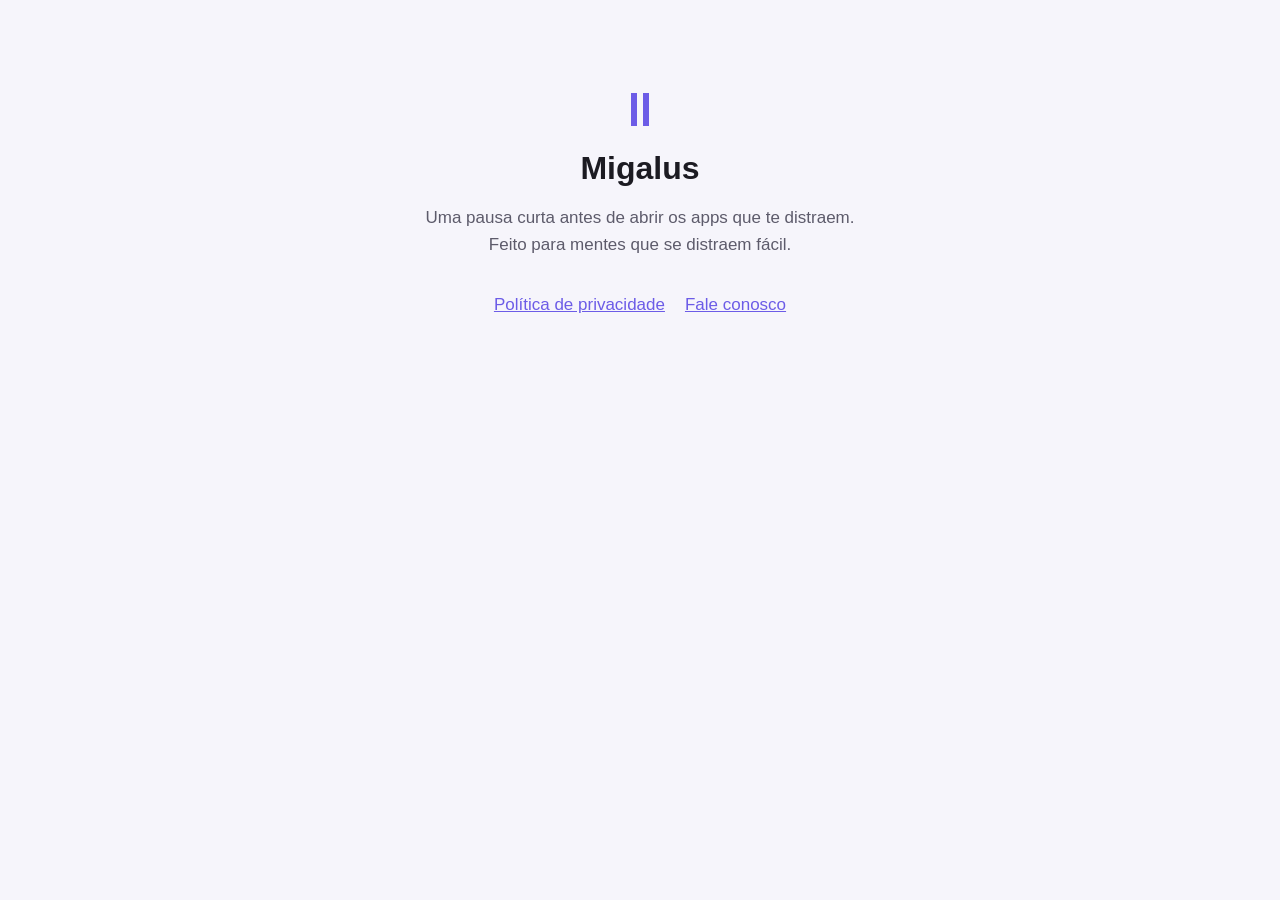
==== index.html @ d75606f3 "Add files via upload" ====
<!doctype html>
<html lang="pt-BR">
<head>
  <meta charset="utf-8">
  <meta name="viewport" content="width=device-width, initial-scale=1">
  <title>Migalus</title>
  <meta name="description" content="Migalus: uma pausa curta antes de abrir os apps que te distraem.">
  <link rel="stylesheet" href="/style.css">
</head>
<body>
  <main class="hero">
    <div class="logo">⏸</div>
    <h1>Migalus</h1>
    <p class="muted">Uma pausa curta antes de abrir os apps que te distraem.<br>Feito para mentes que se distraem fácil.</p>
    <div class="links">
      <a href="/privacidade/">Política de privacidade</a>
      <a href="mailto:migalus.app@outlook.com">Fale conosco</a>
    </div>
  </main>
</body>
</html>
---- style.css ----
:root {
  --bg: #f6f5fb;
  --card: #ffffff;
  --text: #1c1b22;
  --muted: #5d5b6b;
  --accent: #6c5ce7;
  --line: #e4e2ee;
}
@media (prefers-color-scheme: dark) {
  :root {
    --bg: #111016;
    --card: #1b1a22;
    --text: #f1f0f6;
    --muted: #a6a3b5;
    --accent: #a29bfe;
    --line: #2c2a36;
  }
}
* { box-sizing: border-box; }
body {
  margin: 0;
  background: var(--bg);
  color: var(--text);
  font: 17px/1.6 -apple-system, BlinkMacSystemFont, "Segoe UI", Roboto, Helvetica, Arial, sans-serif;
}
main { max-width: 720px; margin: 0 auto; padding: 48px 16px 64px; }
h1 { font-size: 2rem; line-height: 1.2; margin: 0 0 8px; }
h2 { font-size: 1.2rem; margin: 36px 0 8px; }
p, li { color: var(--text); }
ul { padding-left: 22px; }
a { color: var(--accent); }
.muted { color: var(--muted); }
.card {
  background: var(--card);
  border: 1px solid var(--line);
  border-radius: 16px;
  padding: 16px 20px;
  margin: 24px 0;
}
.hero { text-align: center; padding-top: 72px; }
.hero .logo { font-size: 3rem; color: var(--accent); }
.links { display: flex; gap: 20px; justify-content: center; flex-wrap: wrap; margin-top: 32px; }
footer { margin-top: 48px; font-size: .9rem; color: var(--muted); }
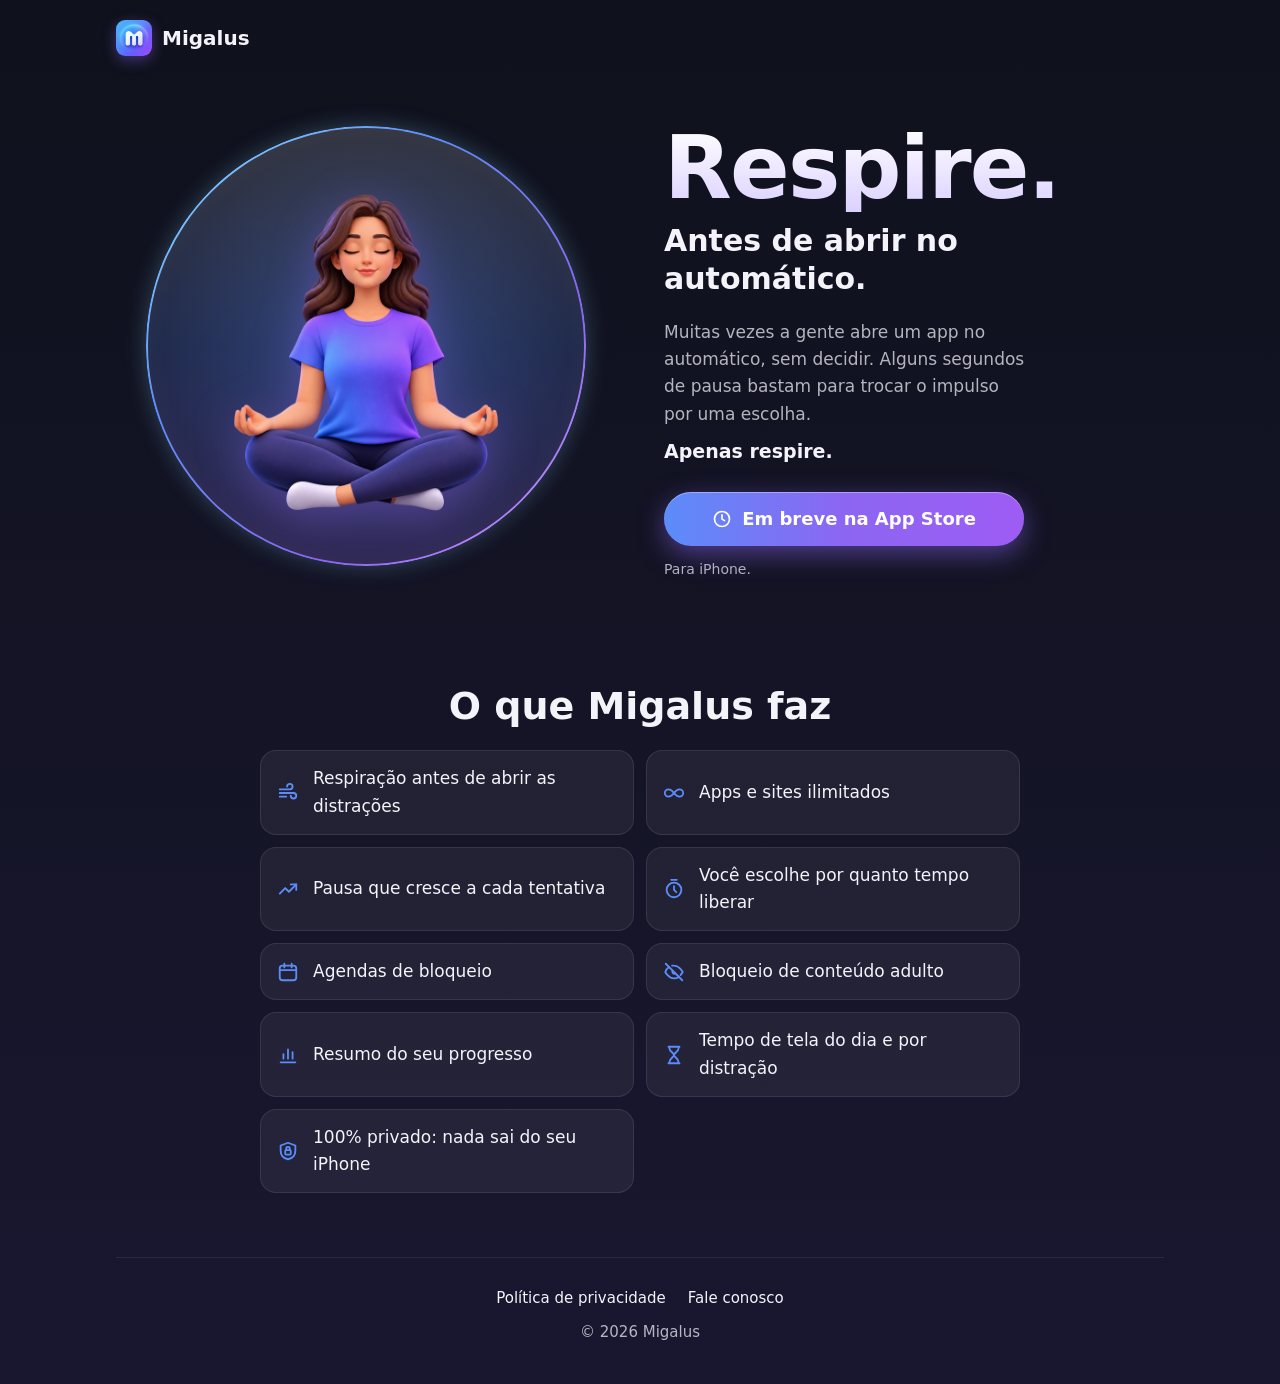
==== commit 9631b950: "Add files via upload" ====
--- a/index.html
+++ b/index.html
@@ -2,20 +2,75 @@
 <html lang="pt-BR">
 <head>
   <meta charset="utf-8">
-  <meta name="viewport" content="width=device-width, initial-scale=1">
-  <title>Migalus</title>
-  <meta name="description" content="Migalus: uma pausa curta antes de abrir os apps que te distraem.">
-  <link rel="stylesheet" href="/style.css">
+  <meta name="viewport" content="width=device-width, initial-scale=1, viewport-fit=cover">
+  <title>Migalus · Respire antes de abrir no automático</title>
+  <meta name="description" content="Migalus mostra uma pausa curta, com respiração, antes de você abrir os apps que roubam o seu tempo. Para iPhone.">
+  <meta name="theme-color" content="#0f111c">
+  <link rel="icon" type="image/png" href="favicon.png">
+  <link rel="apple-touch-icon" href="apple-touch-icon.png">
+  <meta property="og:type" content="website">
+  <meta property="og:title" content="Migalus · Respire antes de abrir no automático">
+  <meta property="og:description" content="Uma pausa curta, com respiração, antes de abrir os apps que roubam o seu tempo.">
+  <meta property="og:image" content="https://migalus.com/assets/icon.png">
+  <meta property="og:url" content="https://migalus.com/">
+  <link rel="stylesheet" href="home.css">
 </head>
 <body>
-  <main class="hero">
-    <div class="logo">⏸</div>
-    <h1>Migalus</h1>
-    <p class="muted">Uma pausa curta antes de abrir os apps que te distraem.<br>Feito para mentes que se distraem fácil.</p>
-    <div class="links">
-      <a href="/privacidade/">Política de privacidade</a>
-      <a href="mailto:migalus.app@outlook.com">Fale conosco</a>
-    </div>
-  </main>
+  <div class="aurora" aria-hidden="true"><span class="a1"></span><span class="a2"></span><span class="a3"></span></div>
+
+  <div class="wrap">
+    <header>
+      <a class="brand" href="/"><img src="assets/icon-128.png" alt="" width="36" height="36">Migalus</a>
+    </header>
+
+    <main>
+      <section class="hero">
+        <div class="bubble" aria-hidden="true">
+          <div class="ring"></div>
+          <img src="assets/meditation.png" alt="" width="720" height="720">
+        </div>
+
+        <div class="copy">
+          <h1>Respire.</h1>
+          <p class="tagline">Antes de abrir no automático.</p>
+          <p class="how">
+            Muitas vezes a gente abre um app no automático, sem decidir.
+            Alguns segundos de pausa bastam para trocar o impulso por uma escolha.
+            <strong>Apenas respire.</strong>
+          </p>
+
+          <!-- No lançamento: trocar por <a href="LINK DA APP STORE"> com o selo oficial da Apple. -->
+          <span class="cta" role="link" aria-disabled="true">
+            <svg viewBox="0 0 24 24" fill="none" stroke="currentColor" stroke-width="2" stroke-linecap="round" stroke-linejoin="round" aria-hidden="true"><circle cx="12" cy="12" r="9"/><path d="M12 7v5l3 2"/></svg>
+            Em breve na App Store
+          </span>
+          <p class="cta-note">Para iPhone.</p>
+        </div>
+      </section>
+
+      <section class="features" aria-labelledby="features-title">
+        <h2 id="features-title">O que Migalus faz</h2>
+        <ul>
+          <li><svg viewBox="0 0 24 24" fill="none" stroke="currentColor" stroke-width="2" stroke-linecap="round" stroke-linejoin="round" aria-hidden="true"><path d="M3 8h11a3 3 0 1 0-3-3"/><path d="M3 12h15a3 3 0 1 1-3 3"/><path d="M3 16h7"/></svg>Respiração antes de abrir as distrações</li>
+          <li><svg viewBox="0 0 24 24" fill="none" stroke="currentColor" stroke-width="2" stroke-linecap="round" stroke-linejoin="round" aria-hidden="true"><path d="M12 12c-2-2.7-4-4-6-4a4 4 0 0 0 0 8c2 0 4-1.3 6-4zm0 0c2 2.7 4 4 6 4a4 4 0 0 0 0-8c-2 0-4 1.3-6 4z"/></svg>Apps e sites ilimitados</li>
+          <li><svg viewBox="0 0 24 24" fill="none" stroke="currentColor" stroke-width="2" stroke-linecap="round" stroke-linejoin="round" aria-hidden="true"><polyline points="3 17 9 11 13 15 21 7"/><polyline points="15 7 21 7 21 13"/></svg>Pausa que cresce a cada tentativa</li>
+          <li><svg viewBox="0 0 24 24" fill="none" stroke="currentColor" stroke-width="2" stroke-linecap="round" stroke-linejoin="round" aria-hidden="true"><circle cx="12" cy="13" r="8"/><path d="M12 9v4l2.5 2.5"/><path d="M9 2h6"/></svg>Você escolhe por quanto tempo liberar</li>
+          <li><svg viewBox="0 0 24 24" fill="none" stroke="currentColor" stroke-width="2" stroke-linecap="round" stroke-linejoin="round" aria-hidden="true"><rect x="3" y="5" width="18" height="16" rx="3"/><path d="M3 10h18M8 3v4M16 3v4"/></svg>Agendas de bloqueio</li>
+          <li><svg viewBox="0 0 24 24" fill="none" stroke="currentColor" stroke-width="2" stroke-linecap="round" stroke-linejoin="round" aria-hidden="true"><path d="M3 3l18 18"/><path d="M10.6 10.6a2 2 0 0 0 2.8 2.8"/><path d="M9.9 5.1A9.8 9.8 0 0 1 12 5c6 0 9.5 7 9.5 7a17 17 0 0 1-2.4 3.3M6.6 6.6C3.9 8.4 2.5 12 2.5 12S6 19 12 19a9.6 9.6 0 0 0 5.4-1.6"/></svg>Bloqueio de conteúdo adulto</li>
+          <li><svg viewBox="0 0 24 24" fill="none" stroke="currentColor" stroke-width="2" stroke-linecap="round" stroke-linejoin="round" aria-hidden="true"><path d="M4 20h16M7 16v-5M12 16V6M17 16V9"/></svg>Resumo do seu progresso</li>
+          <li><svg viewBox="0 0 24 24" fill="none" stroke="currentColor" stroke-width="2" stroke-linecap="round" stroke-linejoin="round" aria-hidden="true"><path d="M6 3h12M6 21h12M7 3v1.5c0 3.5 5 5.5 5 7.5s-5 4-5 7.5V21M17 3v1.5c0 3.5-5 5.5-5 7.5s5 4 5 7.5V21"/></svg>Tempo de tela do dia e por distração</li>
+          <li><svg viewBox="0 0 24 24" fill="none" stroke="currentColor" stroke-width="2" stroke-linecap="round" stroke-linejoin="round" aria-hidden="true"><path d="M12 3l8 3v6c0 5-3.5 8-8 9-4.5-1-8-4-8-9V6z"/><rect x="9" y="11" width="6" height="5" rx="1"/><path d="M10 11V9.5a2 2 0 0 1 4 0V11"/></svg>100% privado: nada sai do seu iPhone</li>
+        </ul>
+      </section>
+    </main>
+
+    <footer>
+      <nav>
+        <a href="/privacidade/">Política de privacidade</a>
+        <a href="mailto:migalus.app@outlook.com">Fale conosco</a>
+      </nav>
+      <div>© 2026 Migalus</div>
+    </footer>
+  </div>
 </body>
 </html>
--- a/home.css
+++ b/home.css
@@ -0,0 +1,278 @@
+/* Página inicial do Migalus: mesmo visual da abertura do app (fundo escuro com luzes,
+   círculo de vidro, letras arredondadas, botão em degradê). Pensada primeiro para celular. */
+
+:root {
+  --bg: #0f111c;
+  --bg2: #191730;
+  --blue: #5c8cfa;
+  --purple: #8c66f2;
+  --violet: #9e5cf5;
+  --glow: #8ce0ff;
+  --lilac: #d19eff;
+  --calm: #4dc7ad;
+  --text: #f4f3fa;
+  --muted: rgba(244, 243, 250, 0.72);
+  --round: ui-rounded, "SF Pro Rounded", system-ui, -apple-system, "Segoe UI", Roboto, "Helvetica Neue", Arial, sans-serif;
+  --sans: system-ui, -apple-system, "Segoe UI", Roboto, "Helvetica Neue", Arial, sans-serif;
+}
+
+* { box-sizing: border-box; }
+
+html { background: var(--bg); }
+
+body {
+  margin: 0;
+  min-height: 100vh;
+  color: var(--text);
+  font: 17px/1.6 var(--sans);
+  background: linear-gradient(180deg, var(--bg) 0%, var(--bg2) 100%);
+  overflow-x: hidden;
+  -webkit-font-smoothing: antialiased;
+}
+
+/* Manchas de luz que se movem devagar atrás de tudo. */
+.aurora {
+  position: fixed;
+  inset: 0;
+  z-index: -1;
+  pointer-events: none;
+  overflow: hidden;
+}
+.aurora span {
+  position: absolute;
+  border-radius: 50%;
+  filter: blur(10px);
+  animation: drift 28s ease-in-out infinite alternate;
+}
+.aurora .a1 { width: 110vmax; height: 110vmax; left: -55vmax; top: -60vmax;
+  background: radial-gradient(closest-side, rgba(92, 140, 250, 0.38), transparent); }
+.aurora .a2 { width: 120vmax; height: 120vmax; right: -60vmax; bottom: -65vmax;
+  background: radial-gradient(closest-side, rgba(140, 102, 242, 0.36), transparent); animation-delay: -9s; }
+.aurora .a3 { width: 70vmax; height: 70vmax; left: -10vmax; bottom: -40vmax;
+  background: radial-gradient(closest-side, rgba(77, 199, 173, 0.12), transparent); animation-delay: -18s; }
+
+@keyframes drift {
+  from { transform: translate(0, 0); }
+  to   { transform: translate(12vmin, 9vmin); }
+}
+
+a { color: inherit; }
+
+.wrap {
+  width: 100%;
+  max-width: 1080px;
+  margin: 0 auto;
+  padding: 0 16px;
+}
+
+/* Topo */
+.brand {
+  display: flex;
+  align-items: center;
+  gap: 10px;
+  padding: 20px 0 8px;
+  font: 700 20px/1 var(--round);
+  text-decoration: none;
+}
+.brand img {
+  width: 36px;
+  height: 36px;
+  border-radius: 9px;
+  box-shadow: 0 4px 14px rgba(140, 102, 242, 0.4);
+}
+
+/* Primeira dobra: ilustração e texto (um embaixo do outro no celular). */
+.hero {
+  display: grid;
+  gap: 8px;
+  padding: 12px 0 56px;
+  text-align: center;
+}
+
+.bubble {
+  position: relative;
+  width: min(84vw, 380px);
+  aspect-ratio: 1;
+  margin: 8px auto 0;
+  display: grid;
+  place-items: center;
+}
+/* Brilho em volta */
+.bubble::before {
+  content: "";
+  position: absolute;
+  inset: -18%;
+  border-radius: 50%;
+  background: radial-gradient(closest-side, rgba(92, 140, 250, 0.32), transparent 75%);
+  animation: glow 8s ease-in-out infinite;
+}
+/* O círculo de vidro com a borda brilhante (o anel do ícone). */
+.ring {
+  position: absolute;
+  inset: 0;
+  border-radius: 50%;
+  background: linear-gradient(180deg, rgba(255, 255, 255, 0.14), rgba(92, 140, 250, 0.18) 50%, rgba(140, 102, 242, 0.22));
+  box-shadow: 0 0 22px rgba(140, 224, 255, 0.25), inset 0 0 30px rgba(255, 255, 255, 0.05);
+  animation: breathe 8s ease-in-out infinite;
+}
+.ring::after {
+  content: "";
+  position: absolute;
+  inset: 0;
+  border-radius: 50%;
+  padding: 2px;
+  background: linear-gradient(135deg, var(--glow), var(--blue) 35%, var(--purple) 70%, var(--lilac));
+  -webkit-mask: linear-gradient(#000 0 0) content-box, linear-gradient(#000 0 0);
+  -webkit-mask-composite: xor;
+  mask: linear-gradient(#000 0 0) content-box exclude, linear-gradient(#000 0 0);
+}
+.bubble img {
+  position: relative;
+  width: 75%;
+  height: auto;
+  margin-top: 4%;
+  filter: drop-shadow(0 10px 22px rgba(140, 102, 242, 0.35));
+  animation: inhale 8s ease-in-out infinite;
+  transform-origin: 50% 100%;
+}
+
+@keyframes breathe { 0%, 100% { transform: scale(0.94); } 50% { transform: scale(1); } }
+@keyframes inhale  { 0%, 100% { transform: scale(1); } 50% { transform: scale(1.025); } }
+@keyframes glow    { 0%, 100% { opacity: 0.7; } 50% { opacity: 1; } }
+
+.copy { padding-top: 12px; }
+
+h1 {
+  margin: 0;
+  font: 800 clamp(52px, 15vw, 88px)/1 var(--round);
+  letter-spacing: -0.02em;
+  background: linear-gradient(180deg, #fff, #dcd1ff);
+  -webkit-background-clip: text;
+  background-clip: text;
+  color: transparent;
+}
+.tagline {
+  margin: 10px 0 0;
+  font: 600 clamp(22px, 6vw, 30px)/1.25 var(--round);
+  color: var(--text);
+}
+.how {
+  margin: 22px auto 0;
+  max-width: 34ch;
+  color: var(--muted);
+}
+.how strong {
+  display: block;
+  margin-top: 10px;
+  color: var(--text);
+  font: 700 19px/1.4 var(--round);
+}
+
+/* Botão principal: degradê do ícone, brilho e um reflexo que passa. */
+.cta {
+  position: relative;
+  display: inline-flex;
+  align-items: center;
+  justify-content: center;
+  gap: 10px;
+  width: 100%;
+  max-width: 360px;
+  margin-top: 28px;
+  padding: 17px 28px;
+  border-radius: 999px;
+  overflow: hidden;
+  font: 700 18px/1 var(--round);
+  color: #fff;
+  text-decoration: none;
+  background: linear-gradient(90deg, var(--blue), var(--purple), var(--violet));
+  box-shadow: 0 8px 26px rgba(140, 102, 242, 0.5), inset 0 1px 0 rgba(255, 255, 255, 0.35);
+}
+.cta::after {
+  content: "";
+  position: absolute;
+  top: -20%;
+  bottom: -20%;
+  width: 35%;
+  left: -45%;
+  background: linear-gradient(90deg, transparent, rgba(255, 255, 255, 0.35), transparent);
+  transform: skewX(-20deg);
+  animation: shine 3.5s ease-in-out infinite;
+}
+.cta[aria-disabled="true"] { cursor: default; }
+.cta svg { width: 20px; height: 20px; flex: none; }
+.cta-note {
+  margin: 12px 0 0;
+  font-size: 14px;
+  color: var(--muted);
+}
+@keyframes shine { 0% { left: -45%; } 26%, 100% { left: 120%; } }
+
+/* O que o Migalus faz */
+.features {
+  padding: 8px 0 64px;
+}
+.features h2 {
+  margin: 0 0 22px;
+  text-align: center;
+  font: 800 clamp(28px, 7vw, 38px)/1.15 var(--round);
+}
+.features ul {
+  list-style: none;
+  margin: 0 auto;
+  padding: 0;
+  max-width: 760px;
+  display: grid;
+  gap: 12px;
+}
+.features li {
+  display: flex;
+  align-items: center;
+  gap: 14px;
+  padding: 14px 16px;
+  border-radius: 16px;
+  background: rgba(255, 255, 255, 0.06);
+  border: 1px solid rgba(255, 255, 255, 0.09);
+  font-weight: 500;
+}
+.features li svg {
+  flex: none;
+  width: 22px;
+  height: 22px;
+  color: var(--blue);
+}
+
+footer {
+  padding: 28px 0 40px;
+  border-top: 1px solid rgba(255, 255, 255, 0.08);
+  text-align: center;
+  font-size: 15px;
+  color: var(--muted);
+}
+footer nav {
+  display: flex;
+  flex-wrap: wrap;
+  justify-content: center;
+  gap: 8px 22px;
+  margin-bottom: 10px;
+}
+footer a { text-decoration: none; color: var(--text); }
+footer a:hover { text-decoration: underline; }
+
+/* Computador: ilustração à esquerda, texto à direita. */
+@media (min-width: 900px) {
+  .hero {
+    grid-template-columns: 1fr 1fr;
+    align-items: center;
+    gap: 48px;
+    padding: 48px 0 96px;
+    text-align: left;
+  }
+  .bubble { width: min(42vw, 440px); margin: 0 auto; }
+  .how { margin-left: 0; }
+  .features ul { grid-template-columns: 1fr 1fr; }
+}
+
+@media (prefers-reduced-motion: reduce) {
+  .aurora span, .bubble::before, .ring, .bubble img, .cta::after { animation: none; }
+  .cta::after { display: none; }
+}
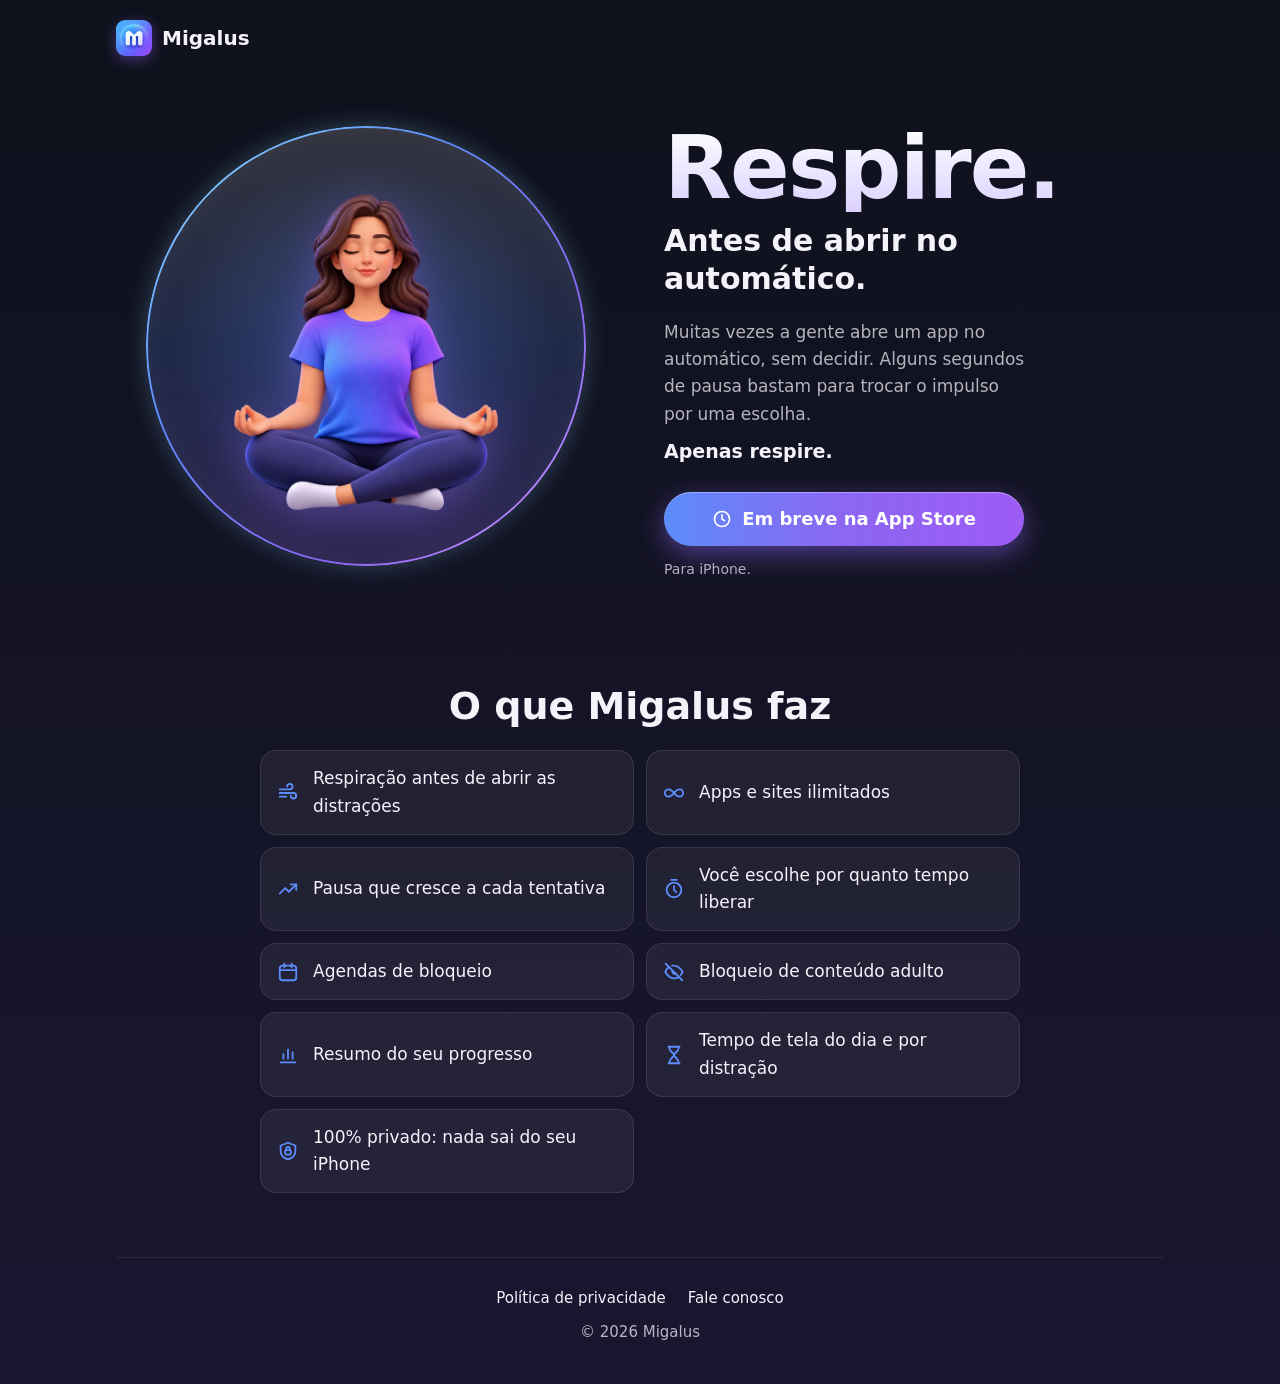
==== commit 20e9aec0: "Add files via upload" ====
--- a/index.html
+++ b/index.html
@@ -13,7 +13,8 @@
   <meta property="og:description" content="Uma pausa curta, com respiração, antes de abrir os apps que roubam o seu tempo.">
   <meta property="og:image" content="https://migalus.com/assets/icon.png">
   <meta property="og:url" content="https://migalus.com/">
-  <link rel="stylesheet" href="home.css">
+  <!-- Ao mudar o home.css, aumente o número: o iPhone baixa a versão nova na hora. -->
+  <link rel="stylesheet" href="home.css?v=2">
 </head>
 <body>
   <div class="aurora" aria-hidden="true"><span class="a1"></span><span class="a2"></span><span class="a3"></span></div>
--- a/home.css
+++ b/home.css
@@ -18,7 +18,13 @@
 
 * { box-sizing: border-box; }
 
-html { background: var(--bg); }
+/* Nada pode passar da largura da tela: no iPhone, qualquer sobra faz o Safari
+   afastar e aproximar a página sozinho. "clip" corta sem criar rolagem lateral. */
+html {
+  background: var(--bg);
+  overflow-x: clip;
+  -webkit-text-size-adjust: 100%;
+}
 
 body {
   margin: 0;
@@ -26,7 +32,7 @@
   color: var(--text);
   font: 17px/1.6 var(--sans);
   background: linear-gradient(180deg, var(--bg) 0%, var(--bg2) 100%);
-  overflow-x: hidden;
+  overflow-x: clip;
   -webkit-font-smoothing: antialiased;
 }
 
@@ -87,6 +93,7 @@
   gap: 8px;
   padding: 12px 0 56px;
   text-align: center;
+  overflow-x: clip; /* o brilho do círculo passa um pouco das bordas */
 }
 
 .bubble {
@@ -101,7 +108,7 @@
 .bubble::before {
   content: "";
   position: absolute;
-  inset: -18%;
+  inset: -8%;
   border-radius: 50%;
   background: radial-gradient(closest-side, rgba(92, 140, 250, 0.32), transparent 75%);
   animation: glow 8s ease-in-out infinite;
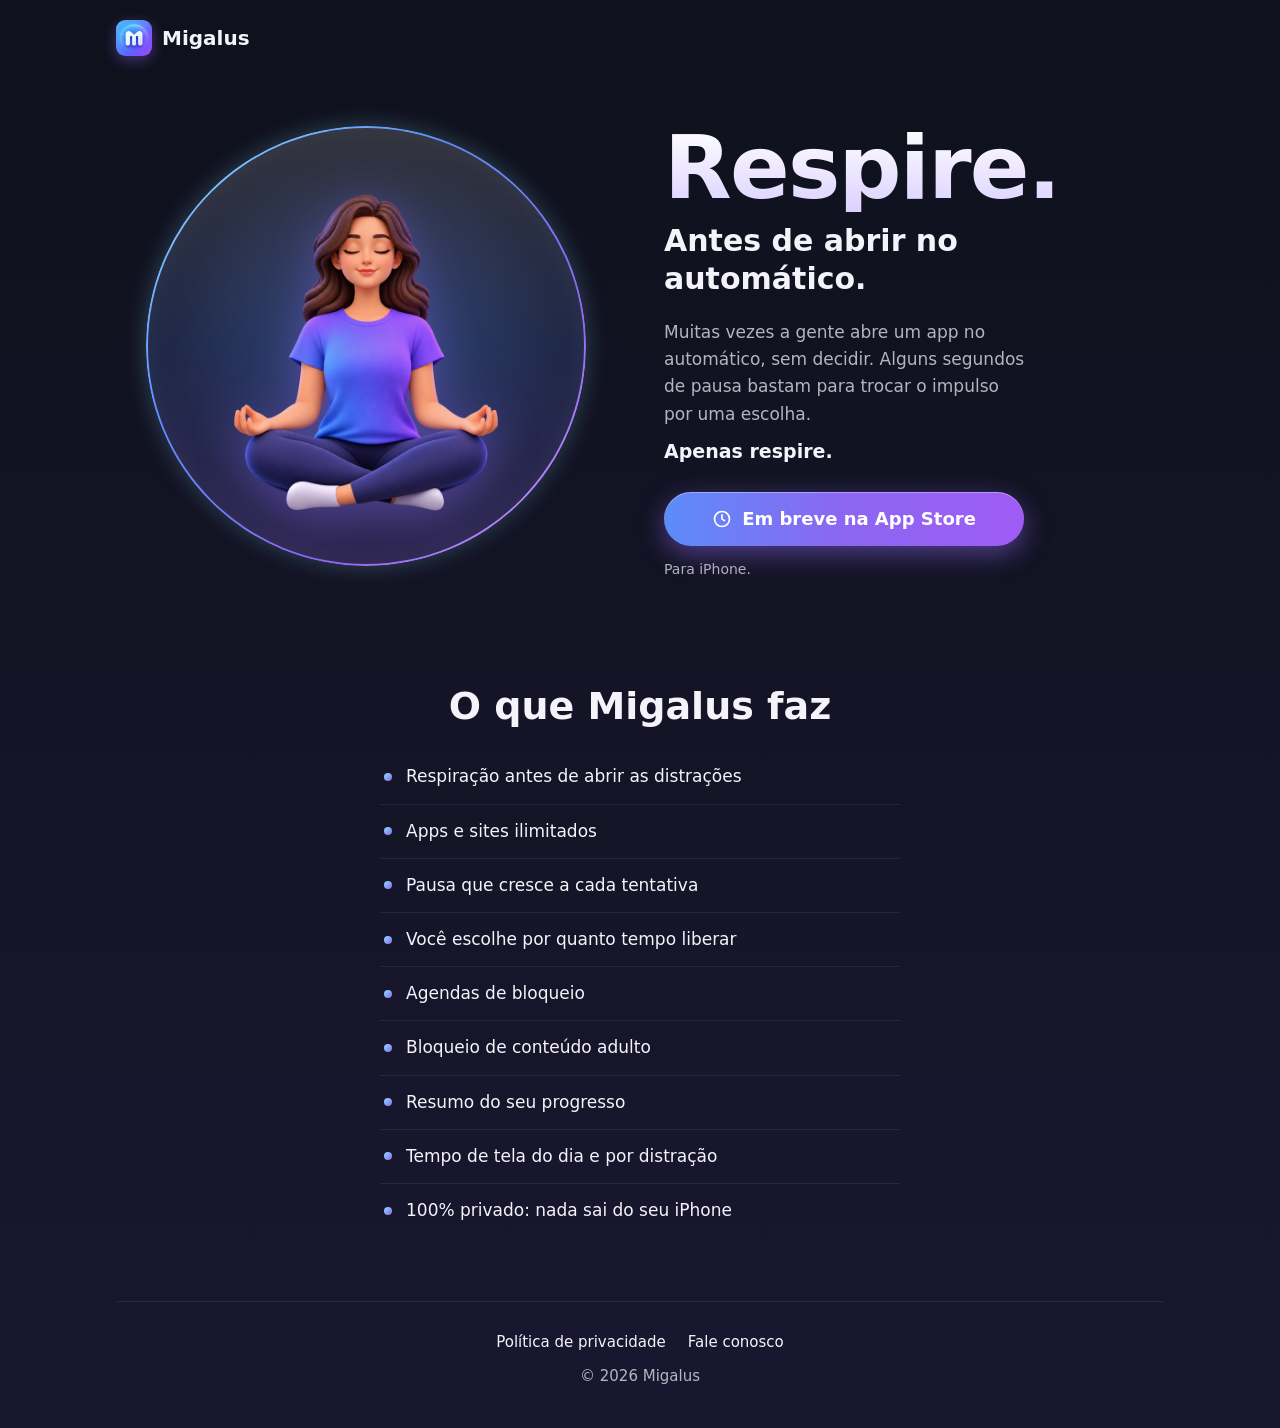
==== commit 8bce4c79: "Add files via upload" ====
--- a/index.html
+++ b/index.html
@@ -14,7 +14,7 @@
   <meta property="og:image" content="https://migalus.com/assets/icon.png">
   <meta property="og:url" content="https://migalus.com/">
   <!-- Ao mudar o home.css, aumente o número: o iPhone baixa a versão nova na hora. -->
-  <link rel="stylesheet" href="home.css?v=2">
+  <link rel="stylesheet" href="home.css?v=3">
 </head>
 <body>
   <div class="aurora" aria-hidden="true"><span class="a1"></span><span class="a2"></span><span class="a3"></span></div>
@@ -52,15 +52,15 @@
       <section class="features" aria-labelledby="features-title">
         <h2 id="features-title">O que Migalus faz</h2>
         <ul>
-          <li><svg viewBox="0 0 24 24" fill="none" stroke="currentColor" stroke-width="2" stroke-linecap="round" stroke-linejoin="round" aria-hidden="true"><path d="M3 8h11a3 3 0 1 0-3-3"/><path d="M3 12h15a3 3 0 1 1-3 3"/><path d="M3 16h7"/></svg>Respiração antes de abrir as distrações</li>
-          <li><svg viewBox="0 0 24 24" fill="none" stroke="currentColor" stroke-width="2" stroke-linecap="round" stroke-linejoin="round" aria-hidden="true"><path d="M12 12c-2-2.7-4-4-6-4a4 4 0 0 0 0 8c2 0 4-1.3 6-4zm0 0c2 2.7 4 4 6 4a4 4 0 0 0 0-8c-2 0-4 1.3-6 4z"/></svg>Apps e sites ilimitados</li>
-          <li><svg viewBox="0 0 24 24" fill="none" stroke="currentColor" stroke-width="2" stroke-linecap="round" stroke-linejoin="round" aria-hidden="true"><polyline points="3 17 9 11 13 15 21 7"/><polyline points="15 7 21 7 21 13"/></svg>Pausa que cresce a cada tentativa</li>
-          <li><svg viewBox="0 0 24 24" fill="none" stroke="currentColor" stroke-width="2" stroke-linecap="round" stroke-linejoin="round" aria-hidden="true"><circle cx="12" cy="13" r="8"/><path d="M12 9v4l2.5 2.5"/><path d="M9 2h6"/></svg>Você escolhe por quanto tempo liberar</li>
-          <li><svg viewBox="0 0 24 24" fill="none" stroke="currentColor" stroke-width="2" stroke-linecap="round" stroke-linejoin="round" aria-hidden="true"><rect x="3" y="5" width="18" height="16" rx="3"/><path d="M3 10h18M8 3v4M16 3v4"/></svg>Agendas de bloqueio</li>
-          <li><svg viewBox="0 0 24 24" fill="none" stroke="currentColor" stroke-width="2" stroke-linecap="round" stroke-linejoin="round" aria-hidden="true"><path d="M3 3l18 18"/><path d="M10.6 10.6a2 2 0 0 0 2.8 2.8"/><path d="M9.9 5.1A9.8 9.8 0 0 1 12 5c6 0 9.5 7 9.5 7a17 17 0 0 1-2.4 3.3M6.6 6.6C3.9 8.4 2.5 12 2.5 12S6 19 12 19a9.6 9.6 0 0 0 5.4-1.6"/></svg>Bloqueio de conteúdo adulto</li>
-          <li><svg viewBox="0 0 24 24" fill="none" stroke="currentColor" stroke-width="2" stroke-linecap="round" stroke-linejoin="round" aria-hidden="true"><path d="M4 20h16M7 16v-5M12 16V6M17 16V9"/></svg>Resumo do seu progresso</li>
-          <li><svg viewBox="0 0 24 24" fill="none" stroke="currentColor" stroke-width="2" stroke-linecap="round" stroke-linejoin="round" aria-hidden="true"><path d="M6 3h12M6 21h12M7 3v1.5c0 3.5 5 5.5 5 7.5s-5 4-5 7.5V21M17 3v1.5c0 3.5-5 5.5-5 7.5s5 4 5 7.5V21"/></svg>Tempo de tela do dia e por distração</li>
-          <li><svg viewBox="0 0 24 24" fill="none" stroke="currentColor" stroke-width="2" stroke-linecap="round" stroke-linejoin="round" aria-hidden="true"><path d="M12 3l8 3v6c0 5-3.5 8-8 9-4.5-1-8-4-8-9V6z"/><rect x="9" y="11" width="6" height="5" rx="1"/><path d="M10 11V9.5a2 2 0 0 1 4 0V11"/></svg>100% privado: nada sai do seu iPhone</li>
+          <li>Respiração antes de abrir as distrações</li>
+          <li>Apps e sites ilimitados</li>
+          <li>Pausa que cresce a cada tentativa</li>
+          <li>Você escolhe por quanto tempo liberar</li>
+          <li>Agendas de bloqueio</li>
+          <li>Bloqueio de conteúdo adulto</li>
+          <li>Resumo do seu progresso</li>
+          <li>Tempo de tela do dia e por distração</li>
+          <li>100% privado: nada sai do seu iPhone</li>
         </ul>
       </section>
     </main>
--- a/home.css
+++ b/home.css
@@ -23,6 +23,9 @@
 html {
   background: var(--bg);
   overflow-x: clip;
+  overscroll-behavior-x: none;
+  /* Só rolagem para cima e para baixo (o zoom com dois dedos continua funcionando). */
+  touch-action: pan-y pinch-zoom;
   -webkit-text-size-adjust: 100%;
 }
 
@@ -33,6 +36,7 @@
   font: 17px/1.6 var(--sans);
   background: linear-gradient(180deg, var(--bg) 0%, var(--bg2) 100%);
   overflow-x: clip;
+  overscroll-behavior-x: none;
   -webkit-font-smoothing: antialiased;
 }
 
@@ -43,6 +47,7 @@
   z-index: -1;
   pointer-events: none;
   overflow: hidden;
+  contain: paint;
 }
 .aurora span {
   position: absolute;
@@ -69,6 +74,7 @@
   max-width: 1080px;
   margin: 0 auto;
   padding: 0 16px;
+  overflow-x: clip;
 }
 
 /* Topo */
@@ -188,6 +194,9 @@
   padding: 17px 28px;
   border-radius: 999px;
   overflow: hidden;
+  /* O reflexo nunca sai do botão (no Safari, sem isso ele "alarga" a página). */
+  contain: paint;
+  isolation: isolate;
   font: 700 18px/1 var(--round);
   color: #fff;
   text-decoration: none;
@@ -199,10 +208,10 @@
   position: absolute;
   top: -20%;
   bottom: -20%;
+  left: 0;
   width: 35%;
-  left: -45%;
   background: linear-gradient(90deg, transparent, rgba(255, 255, 255, 0.35), transparent);
-  transform: skewX(-20deg);
+  transform: translateX(-130%) skewX(-20deg);
   animation: shine 3.5s ease-in-out infinite;
 }
 .cta[aria-disabled="true"] { cursor: default; }
@@ -212,7 +221,10 @@
   font-size: 14px;
   color: var(--muted);
 }
-@keyframes shine { 0% { left: -45%; } 26%, 100% { left: 120%; } }
+@keyframes shine {
+  0% { transform: translateX(-130%) skewX(-20deg); }
+  26%, 100% { transform: translateX(330%) skewX(-20deg); }
+}
 
 /* O que o Migalus faz */
 .features {
@@ -223,29 +235,30 @@
   text-align: center;
   font: 800 clamp(28px, 7vw, 38px)/1.15 var(--round);
 }
+/* Lista simples: um ponto em degradê e o texto, com uma linha fina entre os itens. */
 .features ul {
   list-style: none;
   margin: 0 auto;
   padding: 0;
-  max-width: 760px;
-  display: grid;
-  gap: 12px;
+  max-width: 520px;
 }
 .features li {
-  display: flex;
-  align-items: center;
-  gap: 14px;
-  padding: 14px 16px;
-  border-radius: 16px;
-  background: rgba(255, 255, 255, 0.06);
-  border: 1px solid rgba(255, 255, 255, 0.09);
+  position: relative;
+  padding: 13px 4px 13px 26px;
+  border-bottom: 1px solid rgba(255, 255, 255, 0.08);
   font-weight: 500;
 }
-.features li svg {
-  flex: none;
-  width: 22px;
-  height: 22px;
-  color: var(--blue);
+.features li:last-child { border-bottom: 0; }
+.features li::before {
+  content: "";
+  position: absolute;
+  left: 4px;
+  top: 50%;
+  width: 8px;
+  height: 8px;
+  margin-top: -4px;
+  border-radius: 50%;
+  background: linear-gradient(135deg, var(--glow), var(--purple));
 }
 
 footer {
@@ -276,7 +289,6 @@
   }
   .bubble { width: min(42vw, 440px); margin: 0 auto; }
   .how { margin-left: 0; }
-  .features ul { grid-template-columns: 1fr 1fr; }
 }
 
 @media (prefers-reduced-motion: reduce) {
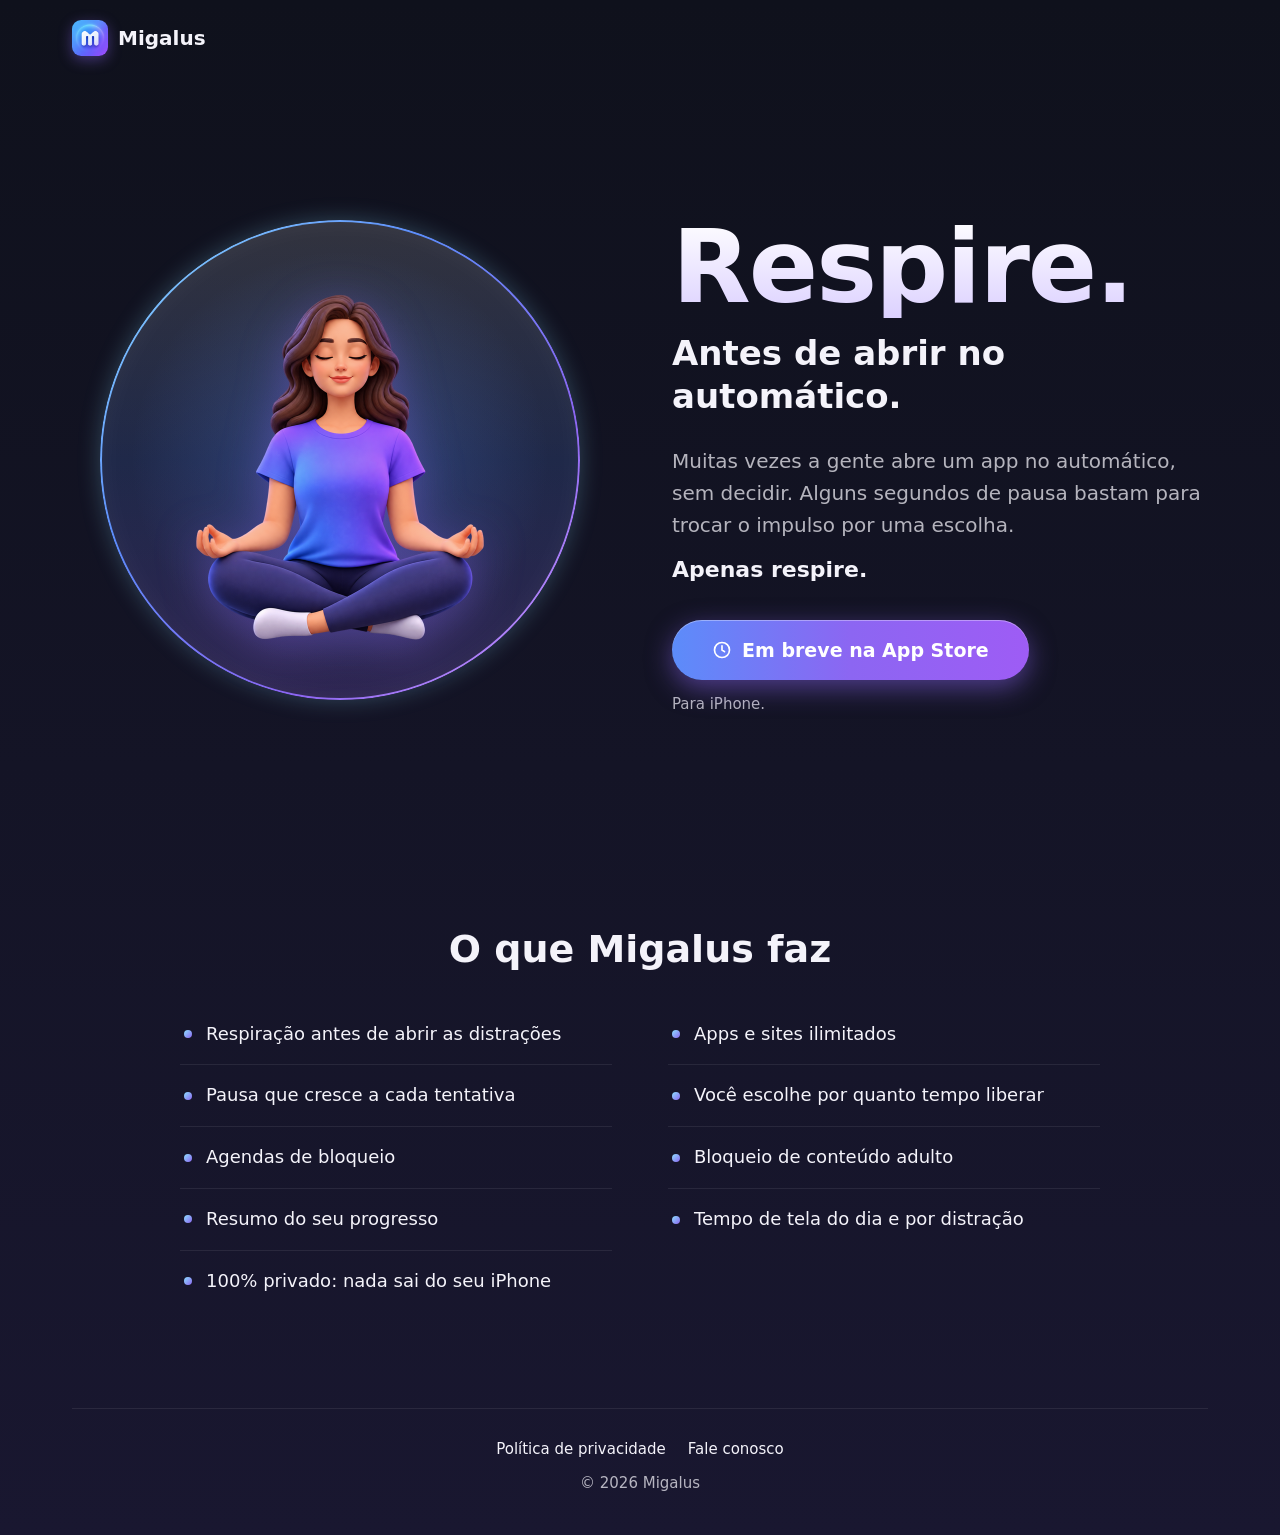
==== commit a1cf03cf: "Add files via upload" ====
--- a/index.html
+++ b/index.html
@@ -14,7 +14,7 @@
   <meta property="og:image" content="https://migalus.com/assets/icon.png">
   <meta property="og:url" content="https://migalus.com/">
   <!-- Ao mudar o home.css, aumente o número: o iPhone baixa a versão nova na hora. -->
-  <link rel="stylesheet" href="home.css?v=3">
+  <link rel="stylesheet" href="home.css?v=4">
 </head>
 <body>
   <div class="aurora" aria-hidden="true"><span class="a1"></span><span class="a2"></span><span class="a3"></span></div>
--- a/home.css
+++ b/home.css
@@ -278,17 +278,41 @@
 footer a { text-decoration: none; color: var(--text); }
 footer a:hover { text-decoration: underline; }
 
-/* Computador: ilustração à esquerda, texto à direita. */
+/* Computador: ilustração à esquerda, texto à direita, a primeira tela ocupando a altura toda.
+   Tudo aqui vale só para telas largas: o celular não muda. */
 @media (min-width: 900px) {
+  .wrap { max-width: 1200px; padding: 0 32px; }
+
   .hero {
     grid-template-columns: 1fr 1fr;
     align-items: center;
-    gap: 48px;
-    padding: 48px 0 96px;
+    align-content: center;
+    gap: 64px;
+    min-height: calc(100svh - 76px); /* tela cheia, menos o topo com o nome */
+    padding: 24px 0 56px;
     text-align: left;
   }
-  .bubble { width: min(42vw, 440px); margin: 0 auto; }
-  .how { margin-left: 0; }
+  .bubble { width: min(40vw, 480px); margin: 0 auto; }
+
+  h1 { font-size: clamp(88px, 8vw, 112px); }
+  .tagline { font-size: 34px; margin-top: 14px; }
+  .how { margin: 28px 0 0; max-width: 44ch; font-size: 20px; line-height: 1.6; }
+  .how strong { font-size: 22px; margin-top: 14px; }
+  .cta { width: auto; min-width: 340px; margin-top: 34px; padding: 20px 40px; font-size: 19px; }
+  .cta-note { font-size: 15px; }
+
+  /* Lista em duas colunas, mais larga e com a letra um pouco maior. */
+  .features { padding: 40px 0 96px; }
+  .features h2 { margin-bottom: 32px; }
+  .features ul {
+    max-width: 920px;
+    display: grid;
+    grid-template-columns: 1fr 1fr;
+    column-gap: 56px;
+  }
+  .features li { font-size: 18px; padding-top: 16px; padding-bottom: 16px; }
+  /* Sem linha embaixo dos itens da última fileira (de cada coluna). */
+  .features li:nth-last-child(-n+2) { border-bottom: 0; }
 }
 
 @media (prefers-reduced-motion: reduce) {
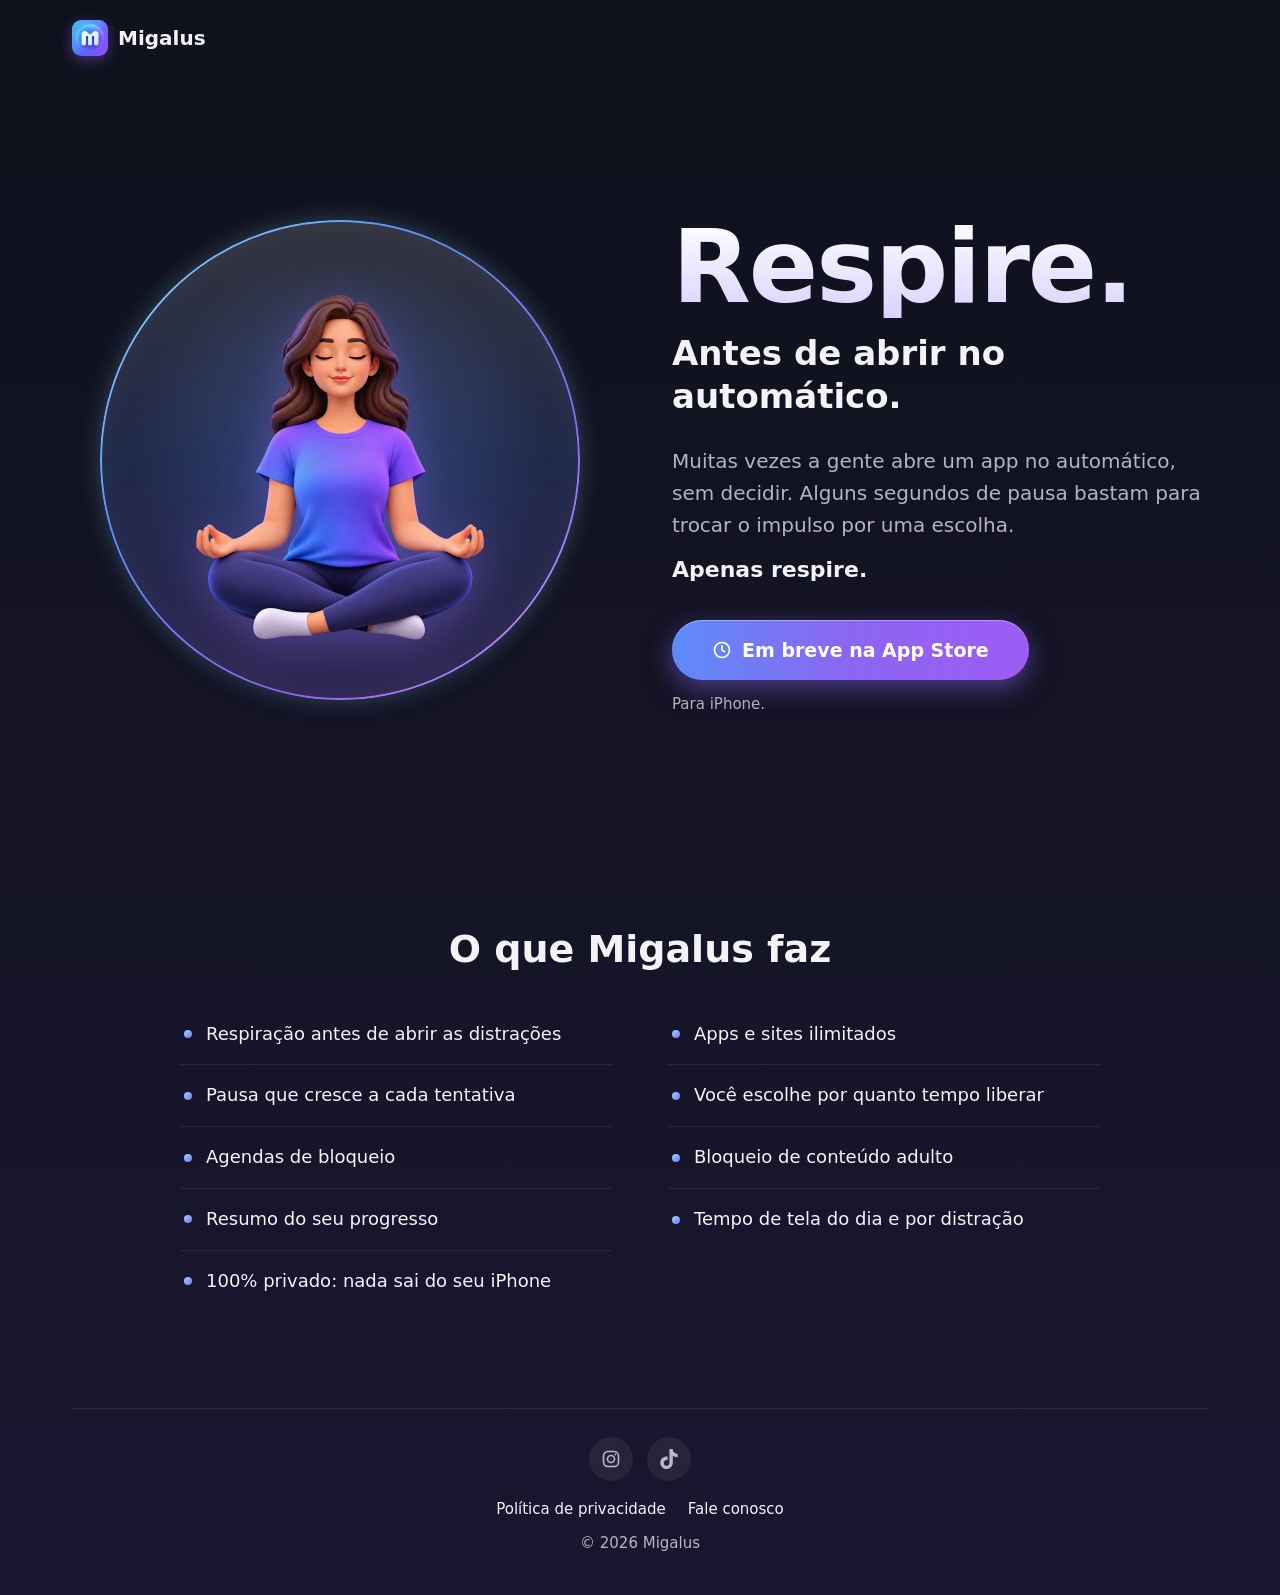
==== commit 2b5e0967: "Add files via upload" ====
--- a/index.html
+++ b/index.html
@@ -14,7 +14,7 @@
   <meta property="og:image" content="https://migalus.com/assets/icon.png">
   <meta property="og:url" content="https://migalus.com/">
   <!-- Ao mudar o home.css, aumente o número: o iPhone baixa a versão nova na hora. -->
-  <link rel="stylesheet" href="home.css?v=4">
+  <link rel="stylesheet" href="home.css?v=5">
 </head>
 <body>
   <div class="aurora" aria-hidden="true"><span class="a1"></span><span class="a2"></span><span class="a3"></span></div>
@@ -66,6 +66,14 @@
     </main>
 
     <footer>
+      <div class="social">
+        <a href="https://www.instagram.com/migalus.app/" target="_blank" rel="noopener" aria-label="Migalus no Instagram">
+          <svg viewBox="0 0 24 24" aria-hidden="true" fill="none" stroke="currentColor" stroke-width="1.9"><rect x="3" y="3" width="18" height="18" rx="5.2"/><circle cx="12" cy="12" r="4.2"/><circle cx="17.4" cy="6.6" r="1.1" fill="currentColor" stroke="none"/></svg>
+        </a>
+        <a href="https://www.tiktok.com/@migalus.app" target="_blank" rel="noopener" aria-label="Migalus no TikTok">
+          <svg viewBox="0 0 24 24" aria-hidden="true" fill="currentColor"><path d="M12.53.02c1.31-.02 2.61-.01 3.91-.02.08 1.53.63 3.09 1.75 4.17 1.12 1.11 2.7 1.62 4.24 1.79v4.03c-1.44-.05-2.89-.35-4.2-.97-.57-.26-1.1-.59-1.62-.93-.01 2.92.01 5.84-.02 8.75-.08 1.4-.54 2.79-1.35 3.94-1.31 1.92-3.58 3.17-5.91 3.21-1.43.08-2.86-.31-4.08-1.03-2.02-1.19-3.44-3.37-3.65-5.71-.02-.5-.03-1-.01-1.49.18-1.9 1.12-3.72 2.58-4.96 1.66-1.44 3.98-2.13 6.15-1.72.02 1.48-.04 2.96-.04 4.44-.99-.32-2.15-.23-3.02.37-.63.41-1.11 1.04-1.36 1.75-.21.51-.15 1.07-.14 1.61.24 1.64 1.82 3.02 3.5 2.87 1.12-.01 2.19-.66 2.77-1.61.19-.33.4-.67.41-1.06.1-1.79.06-3.57.07-5.36.01-4.03-.01-8.05.02-12.07z"/></svg>
+        </a>
+      </div>
       <nav>
         <a href="/privacidade/">Política de privacidade</a>
         <a href="mailto:migalus.app@outlook.com">Fale conosco</a>
--- a/home.css
+++ b/home.css
@@ -278,6 +278,26 @@
 footer a { text-decoration: none; color: var(--text); }
 footer a:hover { text-decoration: underline; }
 
+/* Redes sociais: ícones pequenos e discretos, sem as cores das marcas. */
+footer .social {
+  display: flex;
+  justify-content: center;
+  gap: 14px;
+  margin-bottom: 16px;
+}
+footer .social a {
+  display: grid;
+  place-items: center;
+  width: 44px;
+  height: 44px;
+  border-radius: 50%;
+  color: var(--muted);
+  background: rgba(255, 255, 255, 0.06);
+  transition: color 0.2s, background 0.2s;
+}
+footer .social a:hover { color: var(--text); background: rgba(255, 255, 255, 0.12); }
+footer .social svg { width: 20px; height: 20px; }
+
 /* Computador: ilustração à esquerda, texto à direita, a primeira tela ocupando a altura toda.
    Tudo aqui vale só para telas largas: o celular não muda. */
 @media (min-width: 900px) {
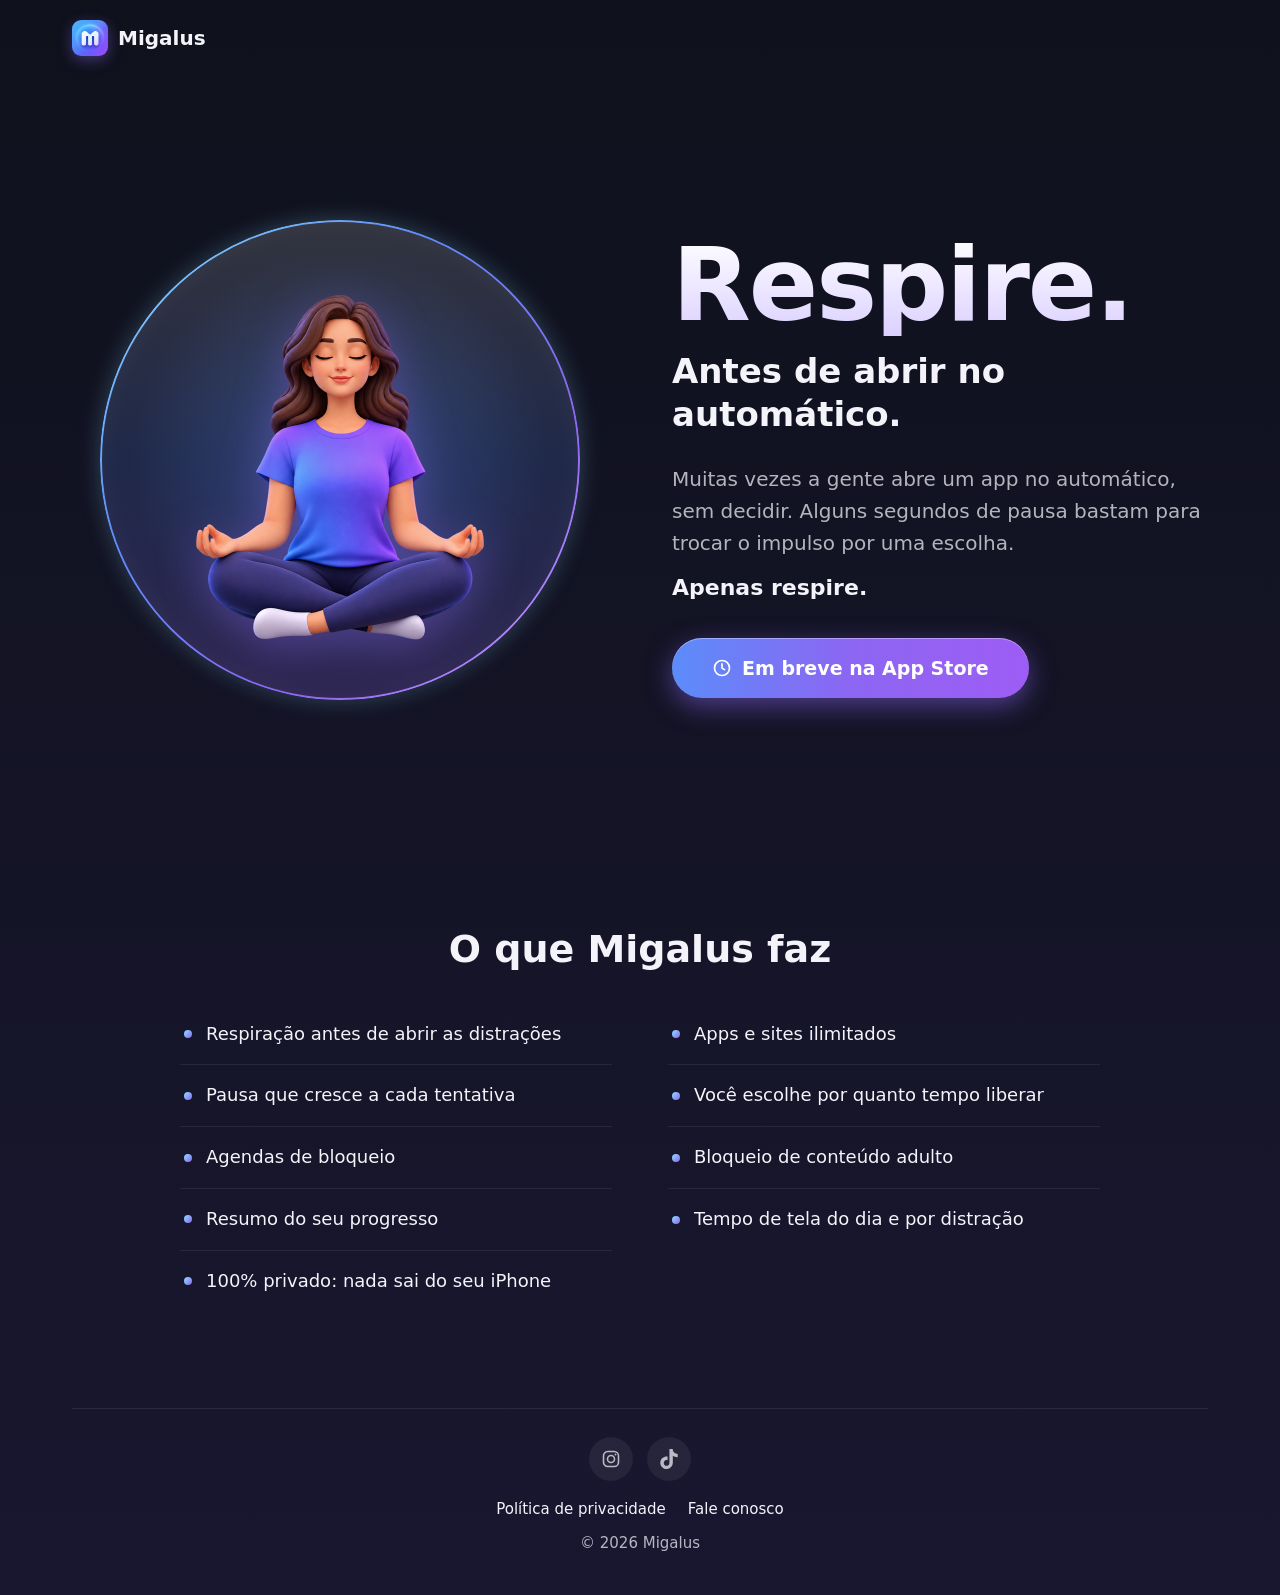
==== commit afb27d30: "Add files via upload" ====
--- a/index.html
+++ b/index.html
@@ -45,7 +45,6 @@
             <svg viewBox="0 0 24 24" fill="none" stroke="currentColor" stroke-width="2" stroke-linecap="round" stroke-linejoin="round" aria-hidden="true"><circle cx="12" cy="12" r="9"/><path d="M12 7v5l3 2"/></svg>
             Em breve na App Store
           </span>
-          <p class="cta-note">Para iPhone.</p>
         </div>
       </section>
 
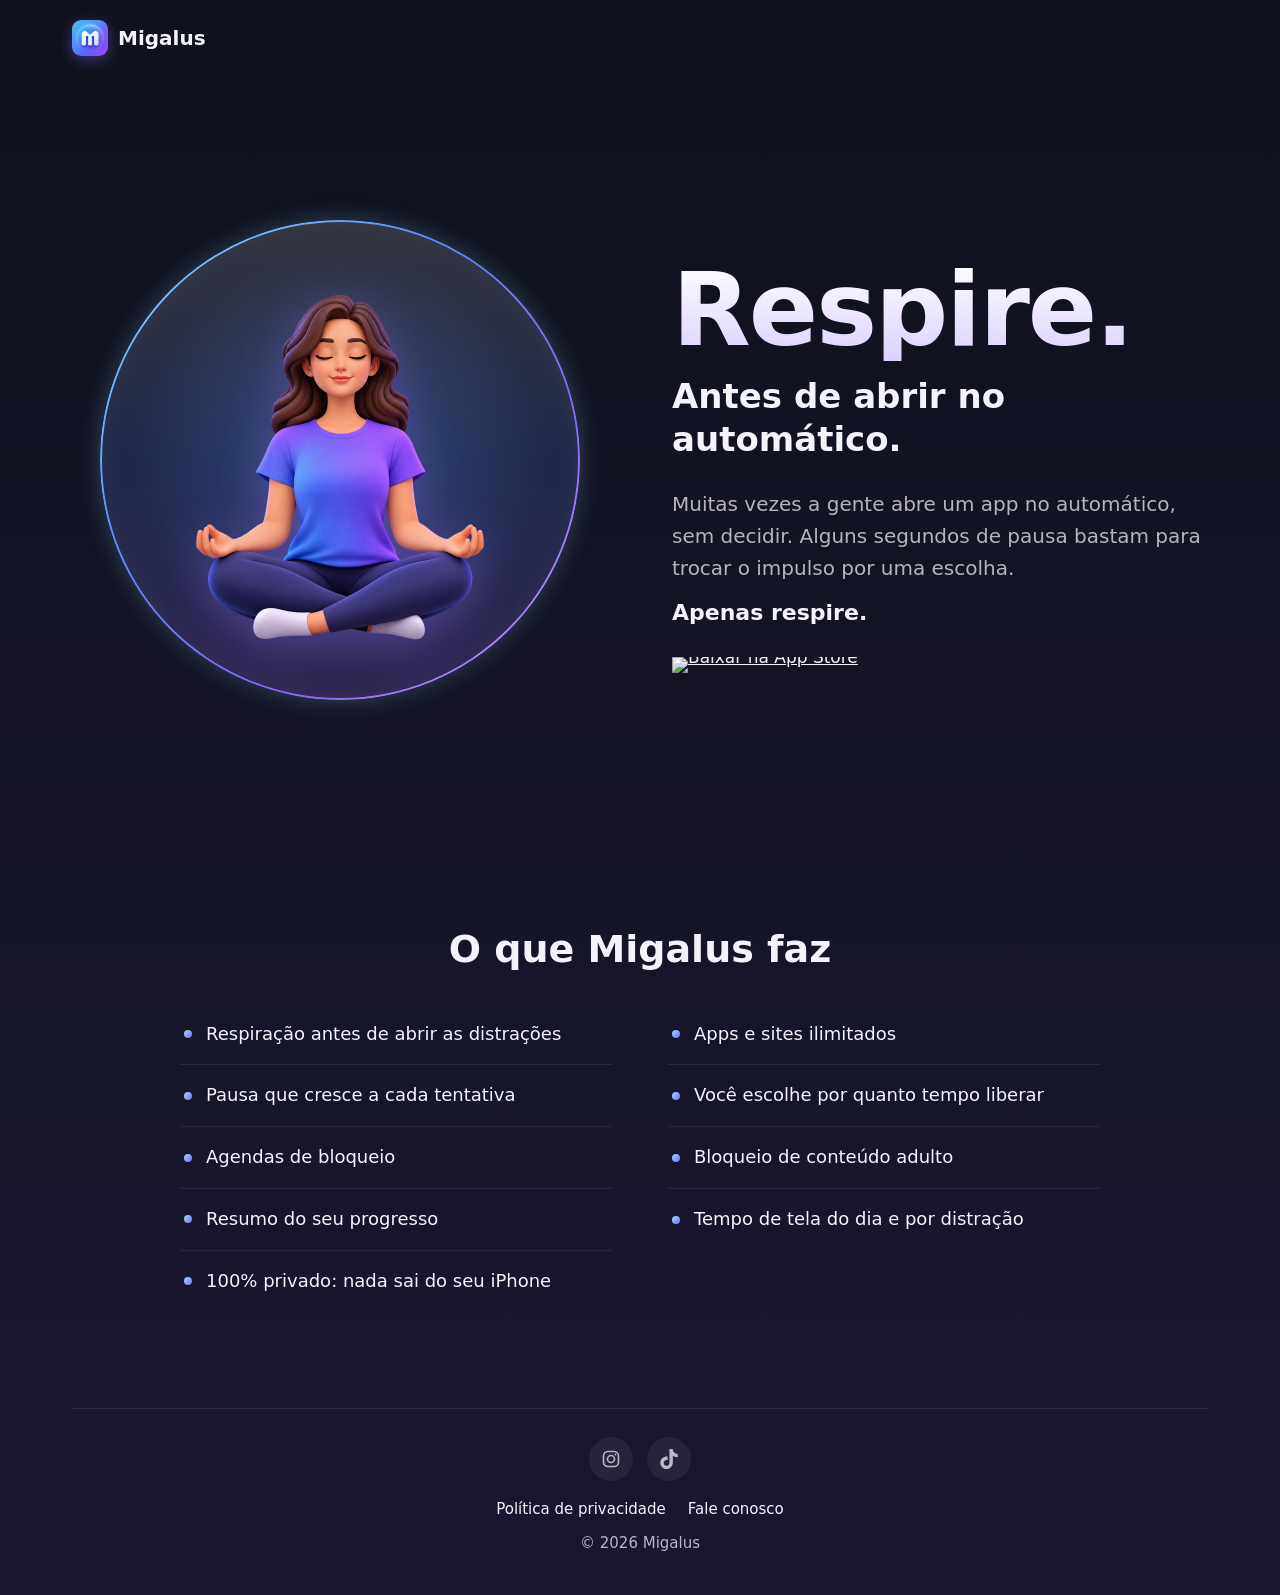
==== commit 7128f563: "Add files via upload" ====
--- a/index.html
+++ b/index.html
@@ -14,7 +14,7 @@
   <meta property="og:image" content="https://migalus.com/assets/icon.png">
   <meta property="og:url" content="https://migalus.com/">
   <!-- Ao mudar o home.css, aumente o número: o iPhone baixa a versão nova na hora. -->
-  <link rel="stylesheet" href="home.css?v=5">
+  <link rel="stylesheet" href="home.css?v=6">
 </head>
 <body>
   <div class="aurora" aria-hidden="true"><span class="a1"></span><span class="a2"></span><span class="a3"></span></div>
@@ -40,11 +40,11 @@
             <strong>Apenas respire.</strong>
           </p>
 
-          <!-- No lançamento: trocar por <a href="LINK DA APP STORE"> com o selo oficial da Apple. -->
-          <span class="cta" role="link" aria-disabled="true">
-            <svg viewBox="0 0 24 24" fill="none" stroke="currentColor" stroke-width="2" stroke-linecap="round" stroke-linejoin="round" aria-hidden="true"><circle cx="12" cy="12" r="9"/><path d="M12 7v5l3 2"/></svg>
-            Em breve na App Store
-          </span>
+          <!-- Selo oficial da Apple (Apple Marketing Tools), com o link do app. -->
+          <a class="store-badge" href="https://apps.apple.com/br/app/migalus/id6832552351">
+            <img src="https://toolbox.marketingtools.apple.com/api/v2/badges/download-on-the-app-store/black/pt-br"
+                 alt="Baixar na App Store" width="180" height="60">
+          </a>
         </div>
       </section>
 
--- a/home.css
+++ b/home.css
@@ -215,6 +215,16 @@
   animation: shine 3.5s ease-in-out infinite;
 }
 .cta[aria-disabled="true"] { cursor: default; }
+/* Selo oficial "Baixar na App Store" (não alterar cores nem formato do selo). */
+.store-badge {
+  display: inline-block;
+  margin-top: 28px;
+  line-height: 0;
+  border-radius: 12px;
+  transition: transform 0.15s ease;
+}
+.store-badge:active { transform: scale(0.97); }
+.store-badge img { width: 180px; height: auto; }
 .cta svg { width: 20px; height: 20px; flex: none; }
 .cta-note {
   margin: 12px 0 0;
